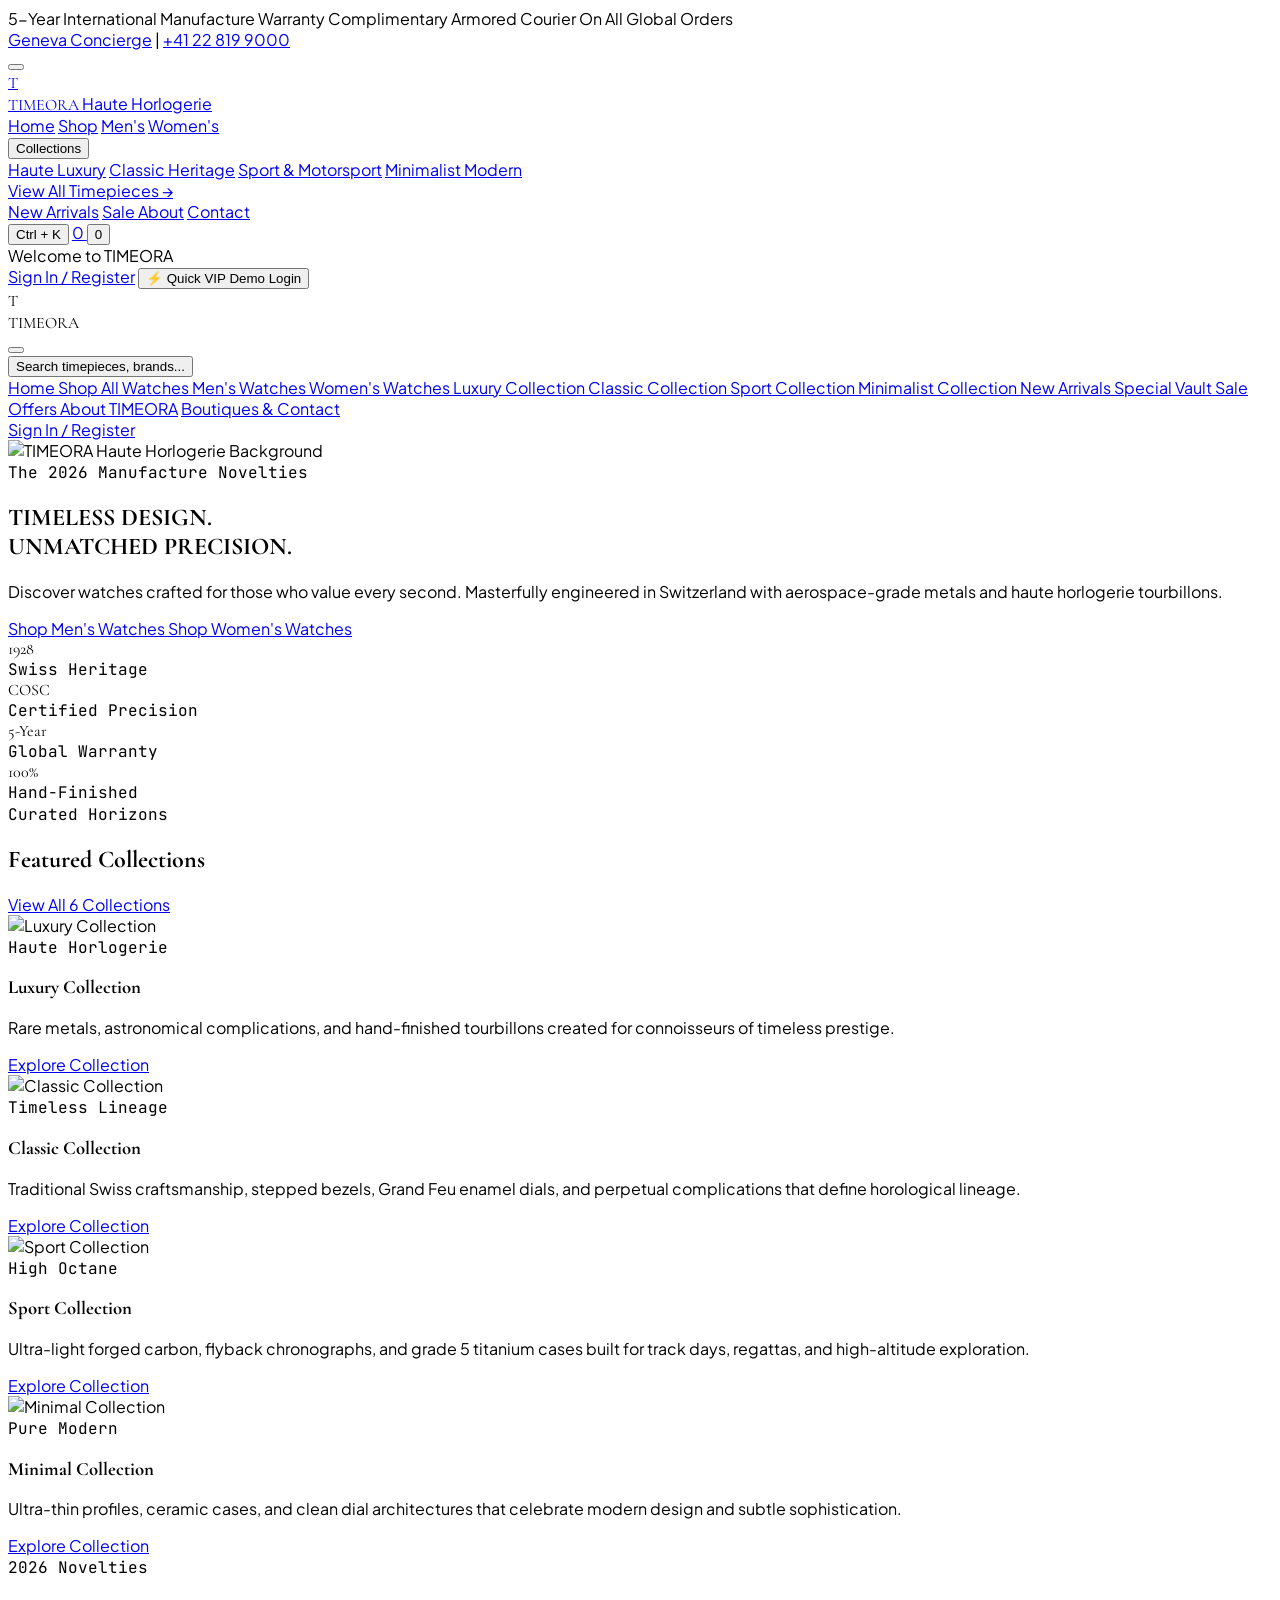
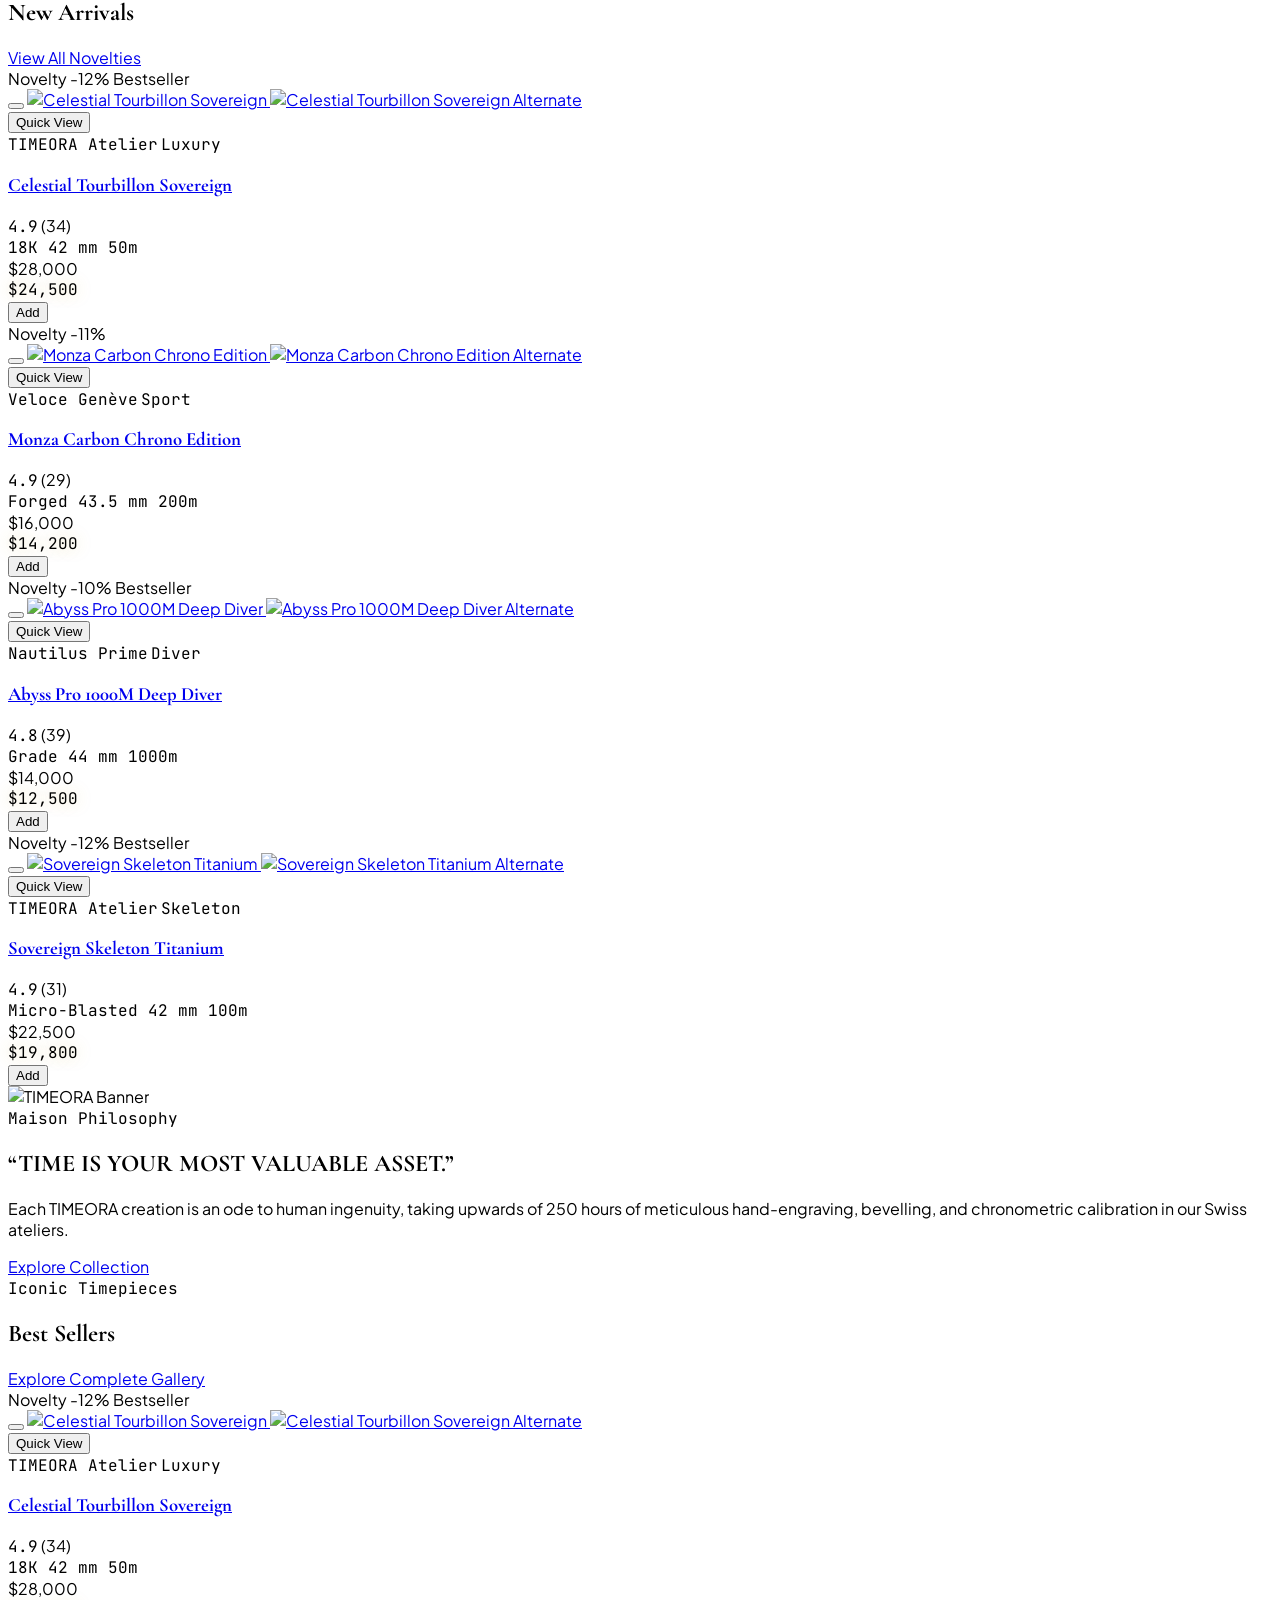
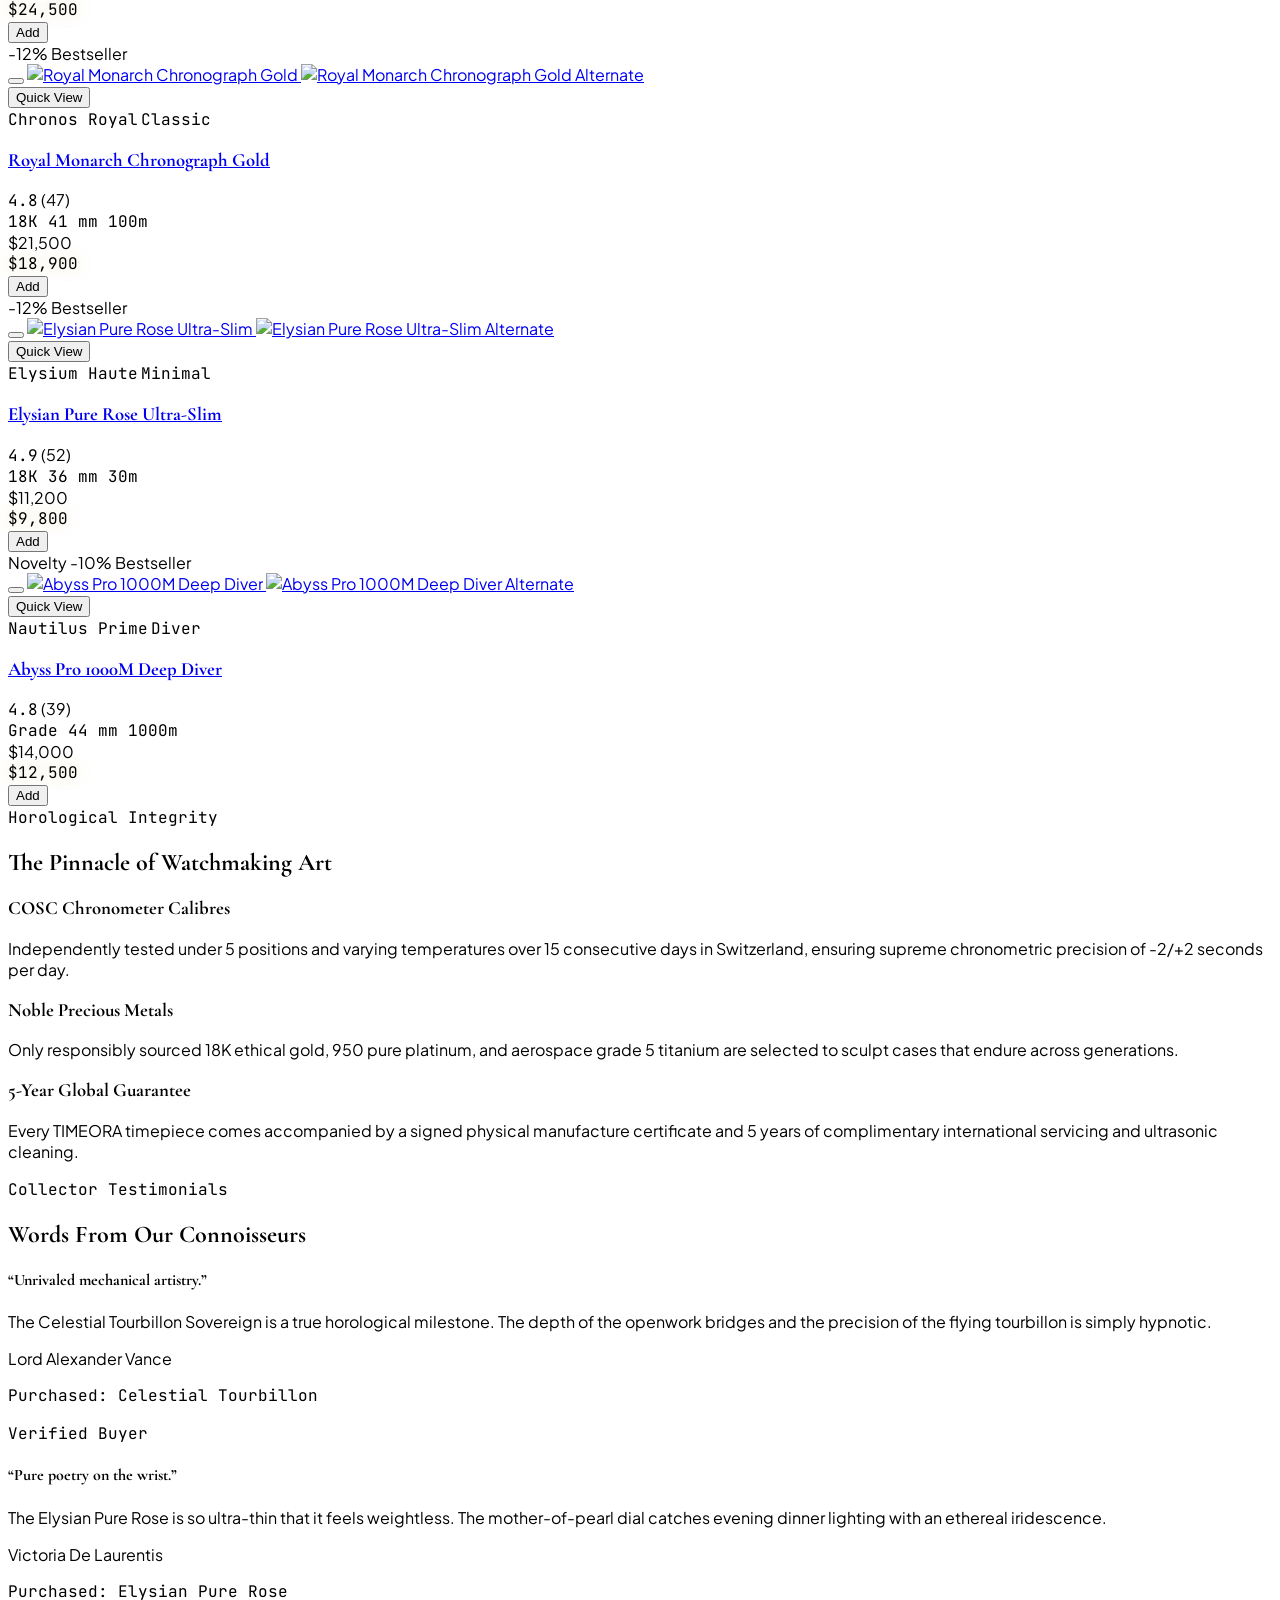
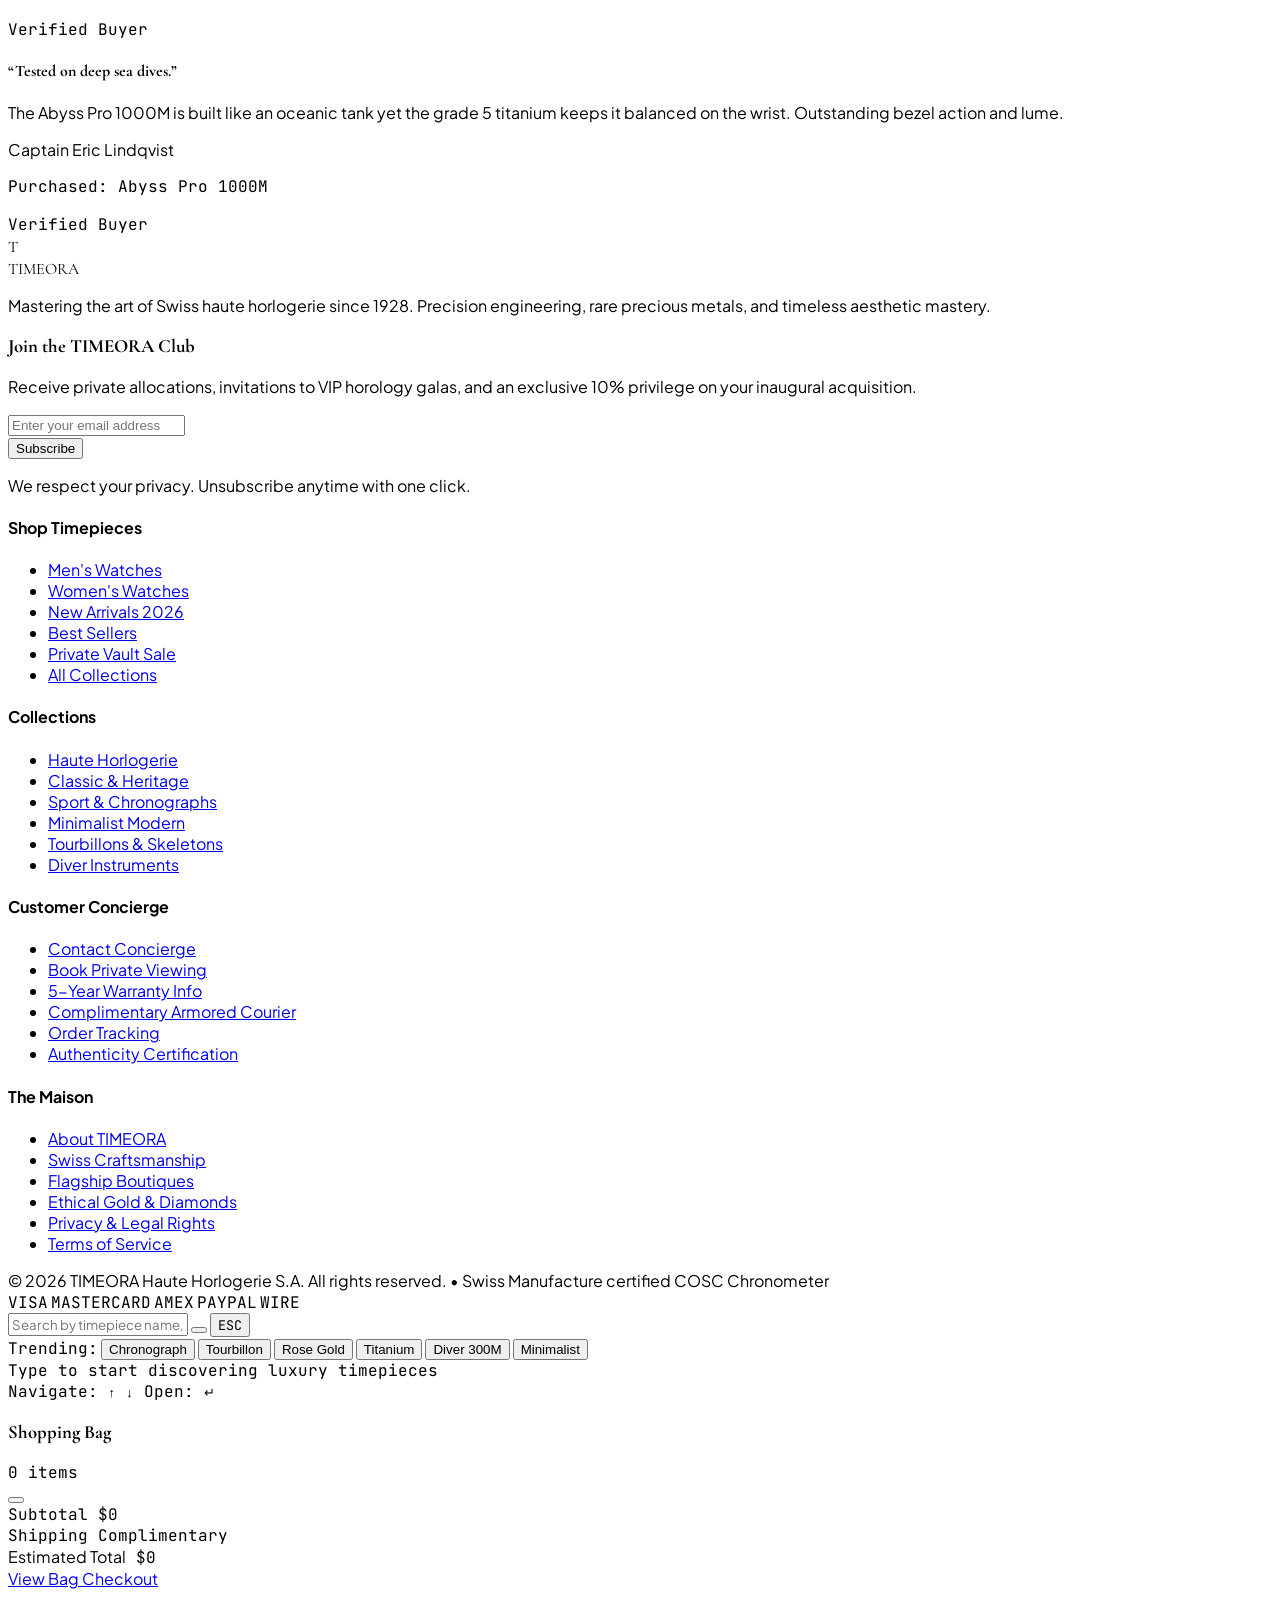
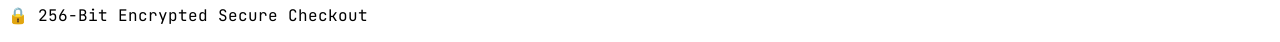
==== public/index.html @ 11ce3f3d "Initial commit: TIMEORA Luxury Watches e-commerce complete website" ====
<!DOCTYPE html>
<html lang="en" class="scroll-smooth bg-[#070709]">
<head>
  <meta charset="UTF-8">
  <meta name="viewport" content="width=device-width, initial-scale=1.0">
  <title>TIMEORA Haute Horlogerie | Timeless Design. Unmatched Precision.</title>
  <meta name="description" content="Discover TIMEORA Swiss luxury timepieces, tourbillons, chronographs, and perpetual complications crafted for connoisseurs of timeless precision.">
  <link rel="icon" href="data:image/svg+xml,<svg xmlns=%22http://www.w3.org/2000/svg%22 viewBox=%220 0 100 100%22><text y=%22.9em%22 font-size=%2290%22>⏳</text></svg>">

  <!-- Tailwind CSS CDN with configuration -->
  <script src="https://cdn.tailwindcss.com"></script>
  <script>
    tailwind.config = {
      darkMode: 'class',
      theme: {
        extend: {
          colors: {
            gold: {
              DEFAULT: '#d4af37',
              light: '#f3e5ab',
              dark: '#aa820a',
            },
            dark: {
              950: '#070709',
              900: '#0c0c0f',
              850: '#111115',
              800: '#16161b',
              700: '#22222a',
            }
          },
          fontFamily: {
            serif: ['Cormorant Garamond', 'Cinzel', 'serif'],
            sans: ['Plus Jakarta Sans', 'sans-serif'],
            mono: ['JetBrains Mono', 'monospace'],
          }
        }
      }
    }
  </script>

  <!-- Lucide Icons -->
  <script src="https://unpkg.com/lucide@latest"></script>

  <!-- Custom Luxury Stylesheet -->
  <link rel="stylesheet" href="css/style.css">
</head>
<body class="bg-[#070709] text-white antialiased font-sans overflow-x-hidden selection:bg-[#d4af37] selection:text-black">
  
  <!-- SPA Main Application Mount Container -->
  <div id="app"></div>

  <!-- Main JavaScript Application Module -->
  <script type="module" src="js/app.js"></script>
</body>
</html>
---- public/css/style.css ----
@import url('https://fonts.googleapis.com/css2?family=Cinzel:wght@400;500;600;700;800&family=Cormorant+Garamond:ital,wght@0,300;0,400;0,500;0,600;0,700;1,400&family=Plus+Jakarta+Sans:wght@300;400;500;600;700;800&family=JetBrains+Mono:wght@400;500;600&display=swap');

:root {
  --color-gold: #d4af37;
  --color-gold-light: #f3e5ab;
  --color-gold-dark: #aa820a;
  --color-bg-dark: #070709;
  --color-card-dark: #121216;
}

/* Custom Scrollbars */
::-webkit-scrollbar {
  width: 8px;
  height: 8px;
}

::-webkit-scrollbar-track {
  background: #09090b;
}

::-webkit-scrollbar-thumb {
  background: #27272a;
  border-radius: 4px;
}

::-webkit-scrollbar-thumb:hover {
  background: #d4af37;
}

.custom-scrollbar::-webkit-scrollbar {
  width: 6px;
  height: 6px;
}

.custom-scrollbar::-webkit-scrollbar-thumb {
  background: #2d2d34;
  border-radius: 3px;
}

.custom-scrollbar::-webkit-scrollbar-thumb:hover {
  background: #d4af37;
}

/* Typography styles */
.font-serif {
  font-family: 'Cormorant Garamond', 'Cinzel', serif;
}

.font-sans {
  font-family: 'Plus Jakarta Sans', sans-serif;
}

.font-mono {
  font-family: 'JetBrains Mono', monospace;
}

/* Luxury Glow Effects */
.text-glow {
  text-shadow: 0 0 15px rgba(212, 175, 55, 0.35);
}

.box-glow {
  box-shadow: 0 0 25px rgba(212, 175, 55, 0.15);
}

.bg-radial-vignette {
  background: radial-gradient(circle at center, transparent 30%, #070709 95%);
}

/* Animations */
@keyframes fadeIn {
  from { opacity: 0; transform: translateY(8px); }
  to { opacity: 1; transform: translateY(0); }
}

.animate-fade-in {
  animation: fadeIn 0.4s cubic-bezier(0.16, 1, 0.3, 1) forwards;
}

/* Product Image Magnifier zoom */
#main-image-container {
  overflow: hidden;
  position: relative;
}

#pd-main-img {
  transition: transform 0.25s ease-out;
  transform-origin: center center;
}

/* Glassmorphism Classes */
.glass-panel {
  background: rgba(18, 18, 22, 0.75);
  backdrop-filter: blur(16px);
  -webkit-backdrop-filter: blur(16px);
  border: 1px solid rgba(255, 255, 255, 0.08);
}

/* Range input luxury styling */
input[type="range"]::-webkit-slider-thumb {
  appearance: none;
  width: 18px;
  height: 18px;
  border-radius: 50%;
  background: #d4af37;
  cursor: pointer;
  box-shadow: 0 0 10px rgba(212, 175, 55, 0.5);
  border: 2px solid #000;
}

/* Smooth selection */
::selection {
  background: #d4af37;
  color: #000;
}

/* Print Styles */
@media print {
  header, footer, nav, button, .no-print {
    display: none !important;
  }
  body {
    background: #fff !important;
    color: #000 !important;
  }
  #printable-receipt {
    background: #fff !important;
    color: #000 !important;
    border: none !important;
    box-shadow: none !important;
  }
  #printable-receipt * {
    color: #000 !important;
  }
}
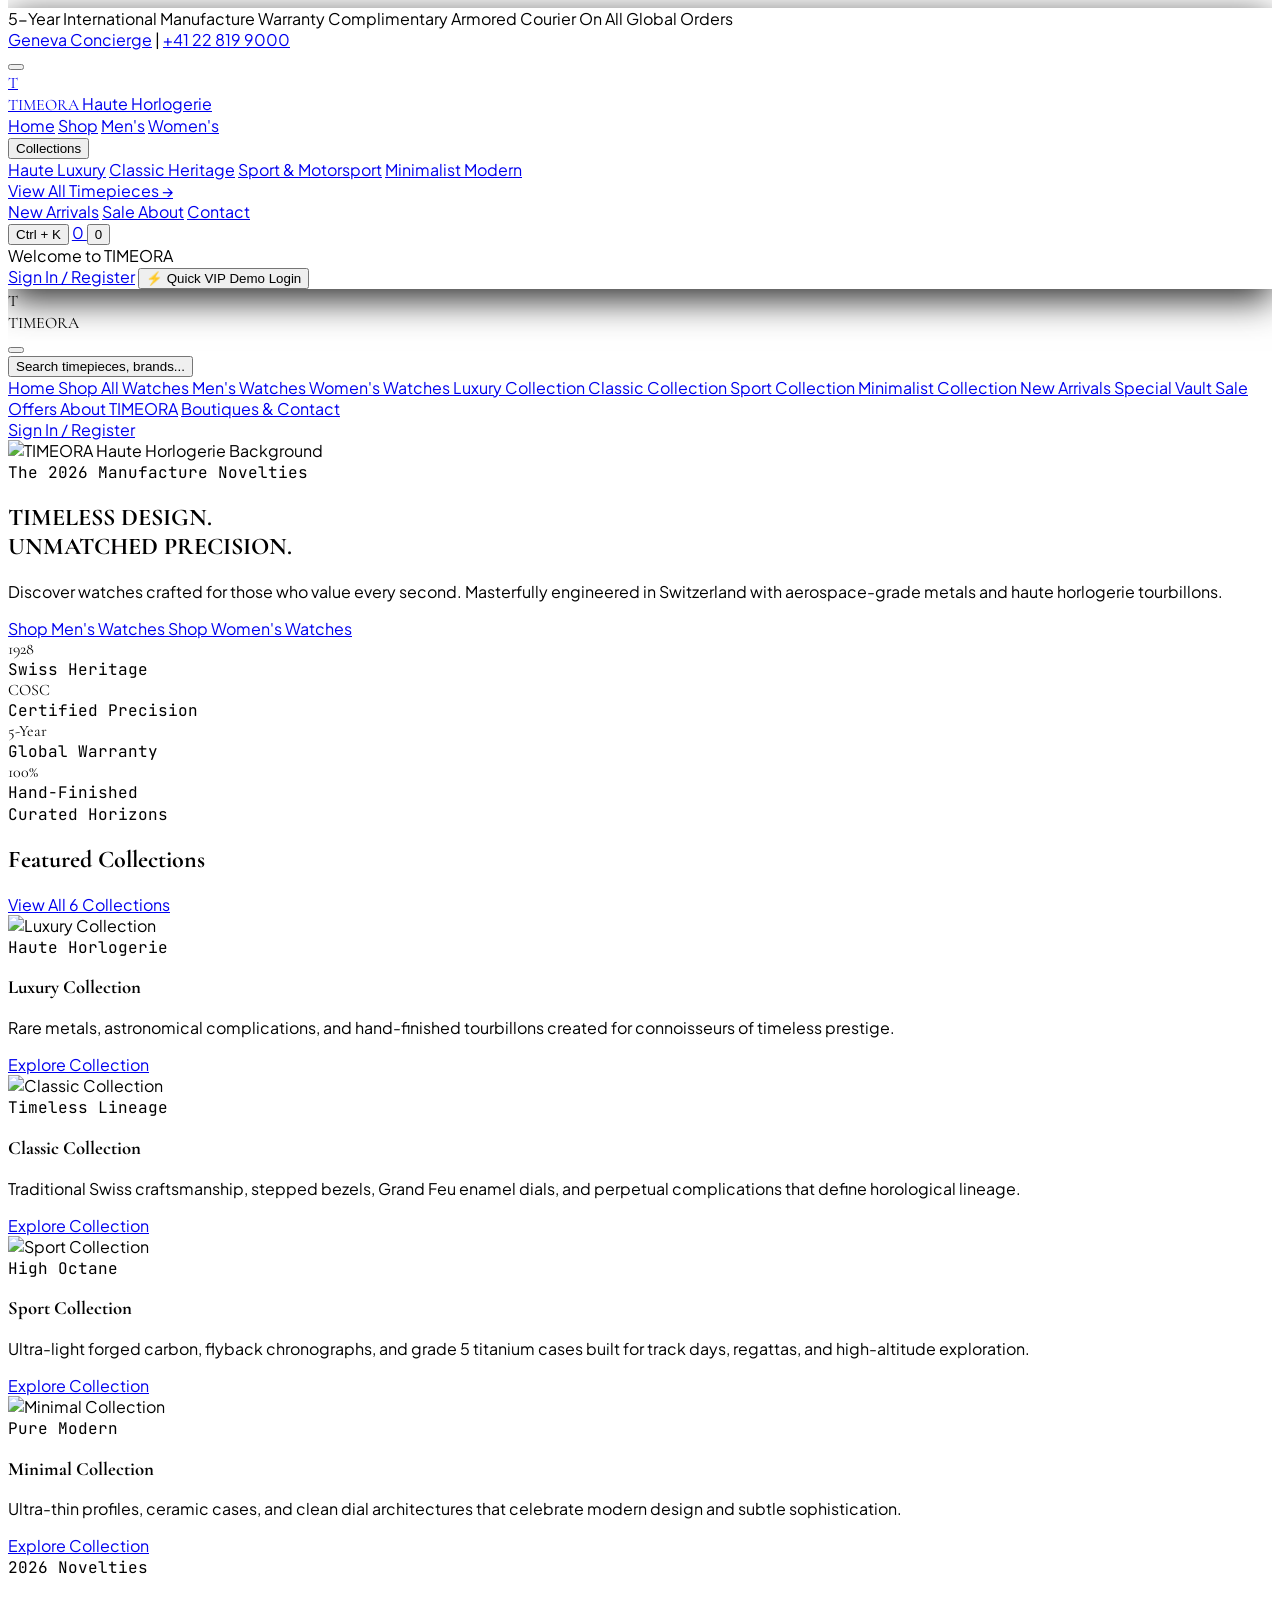
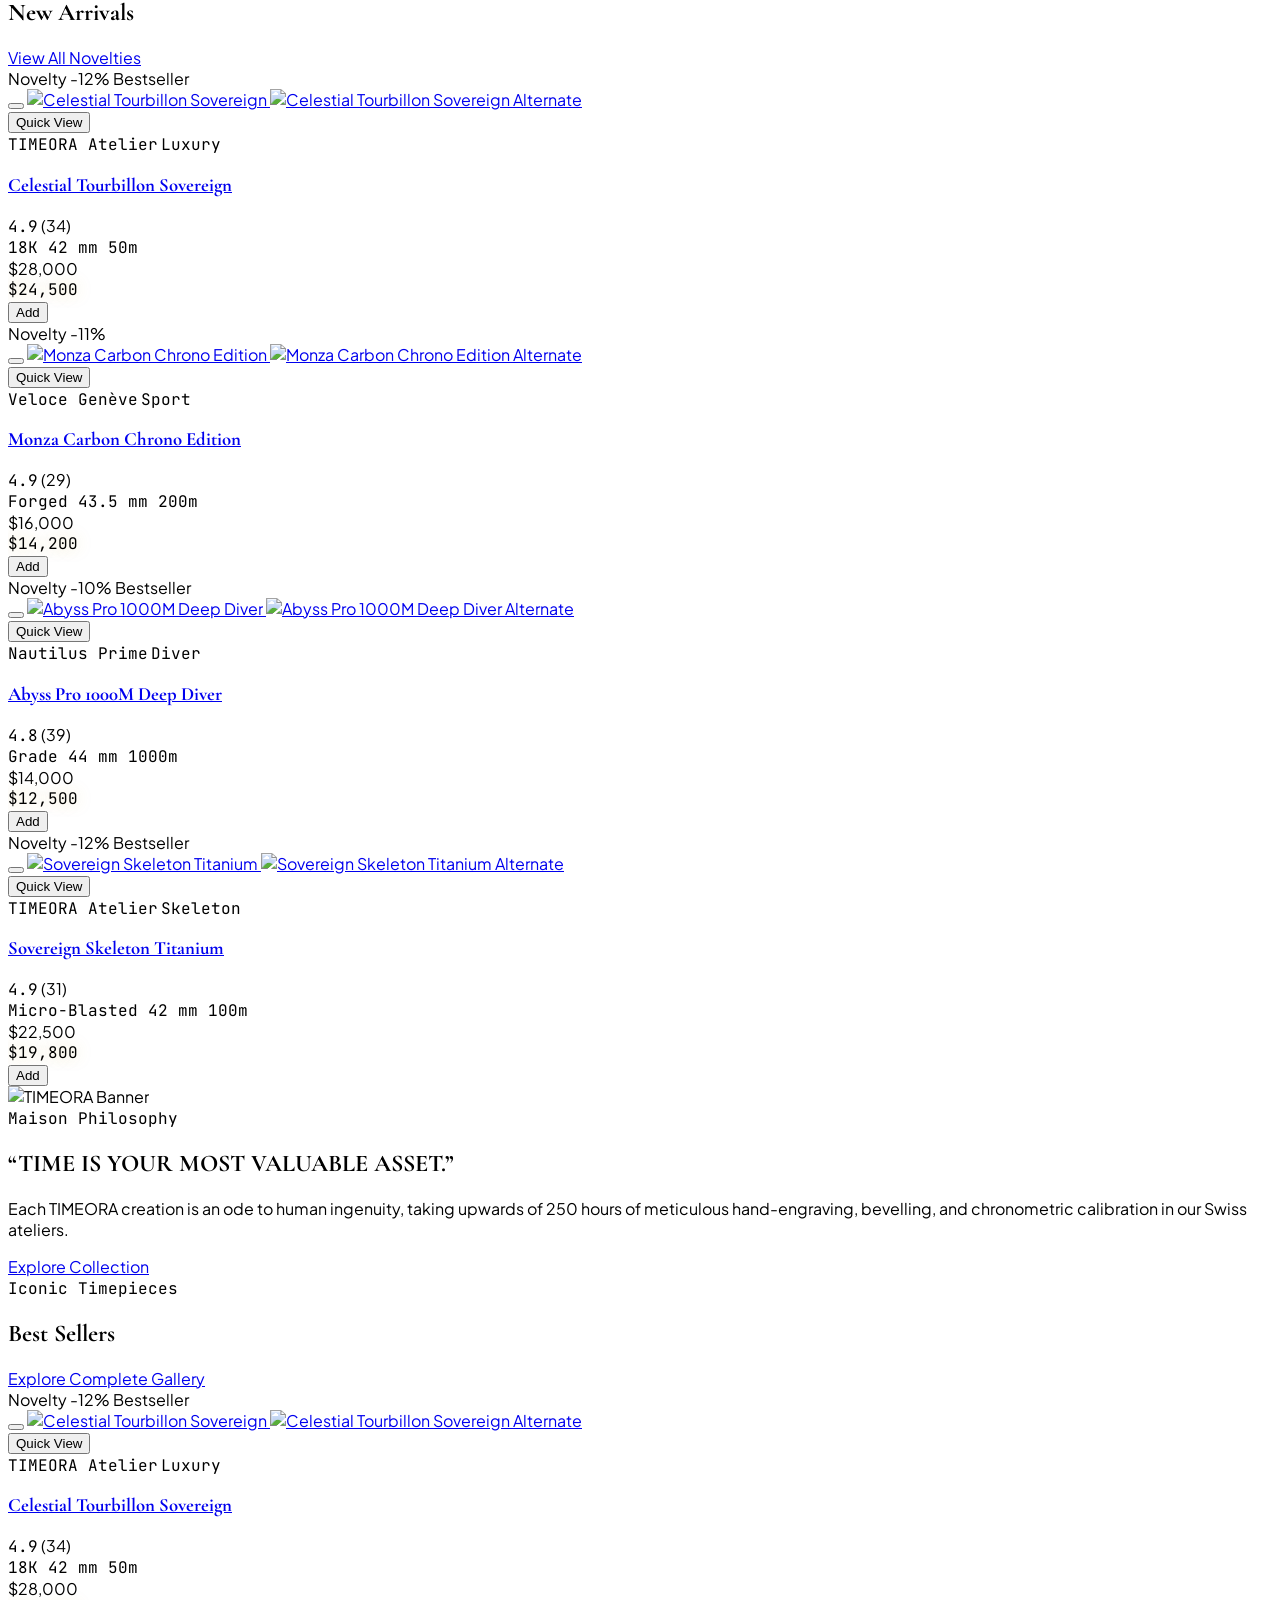
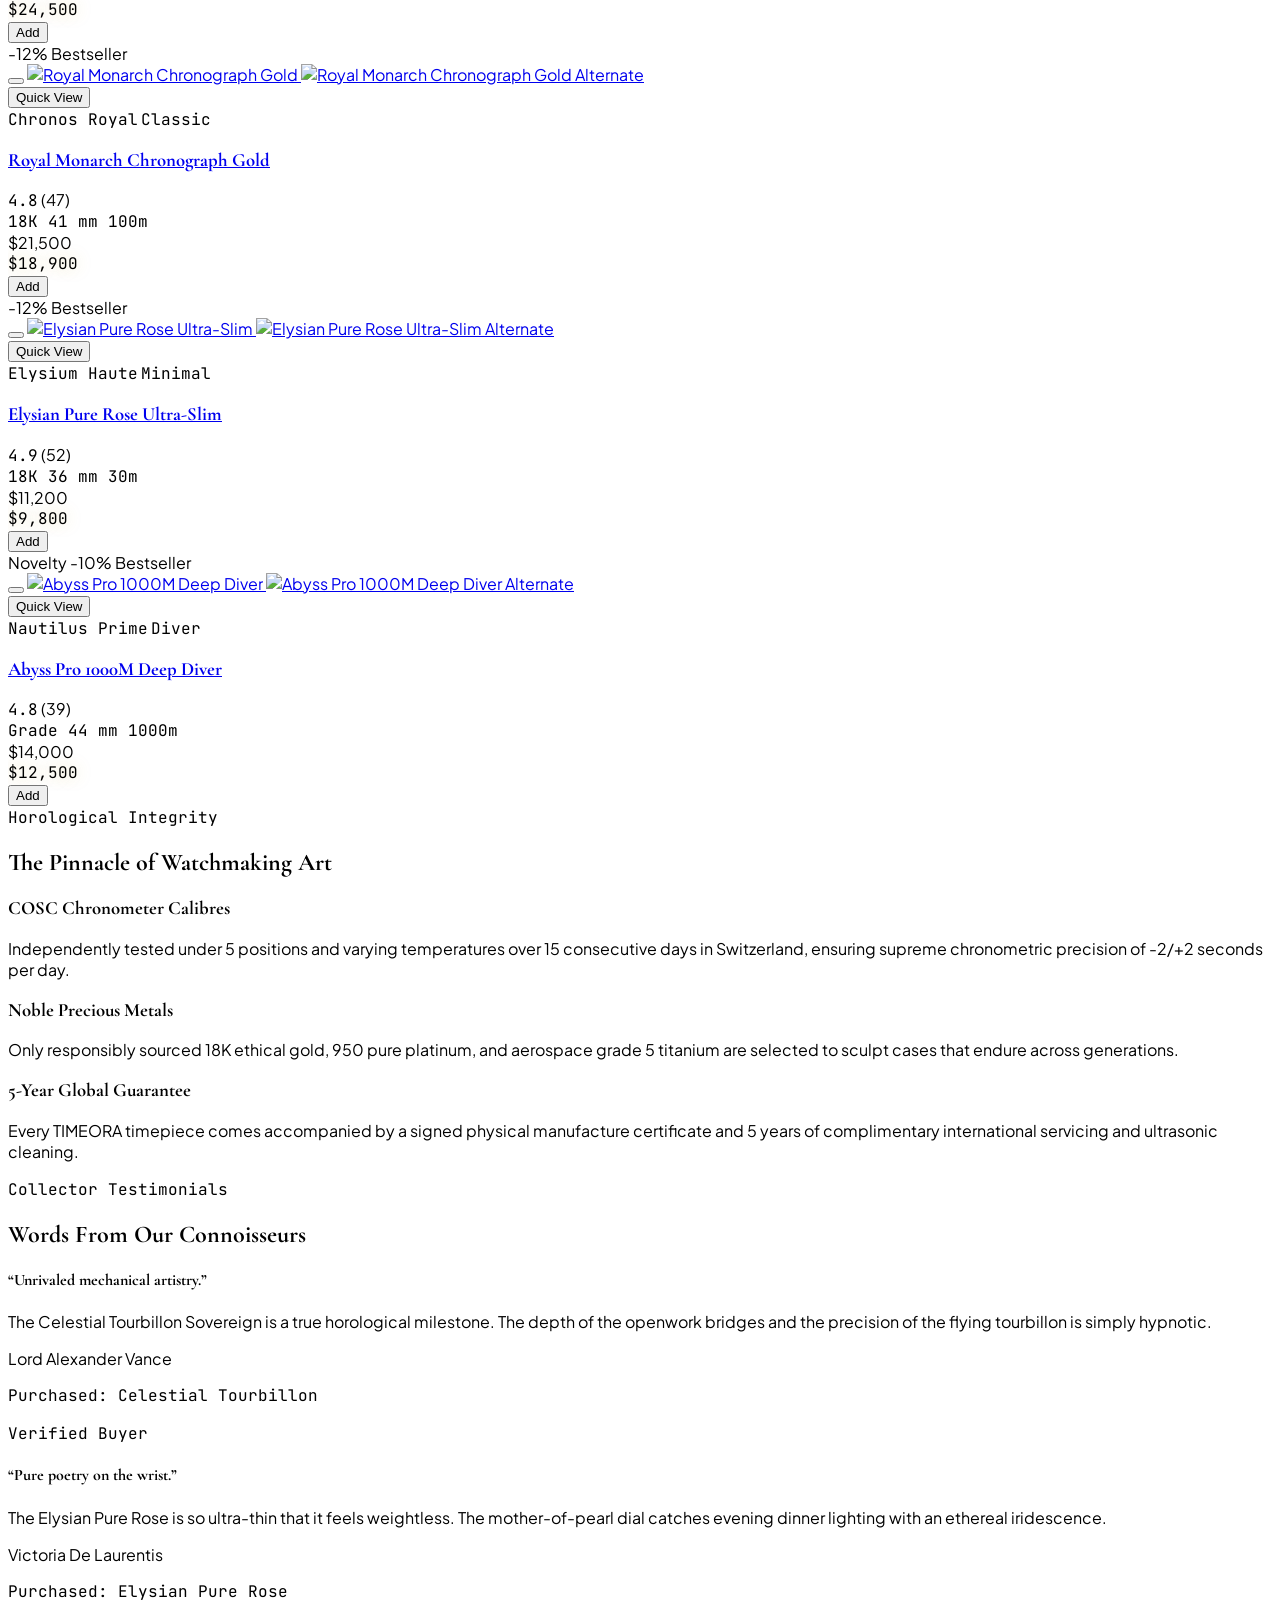
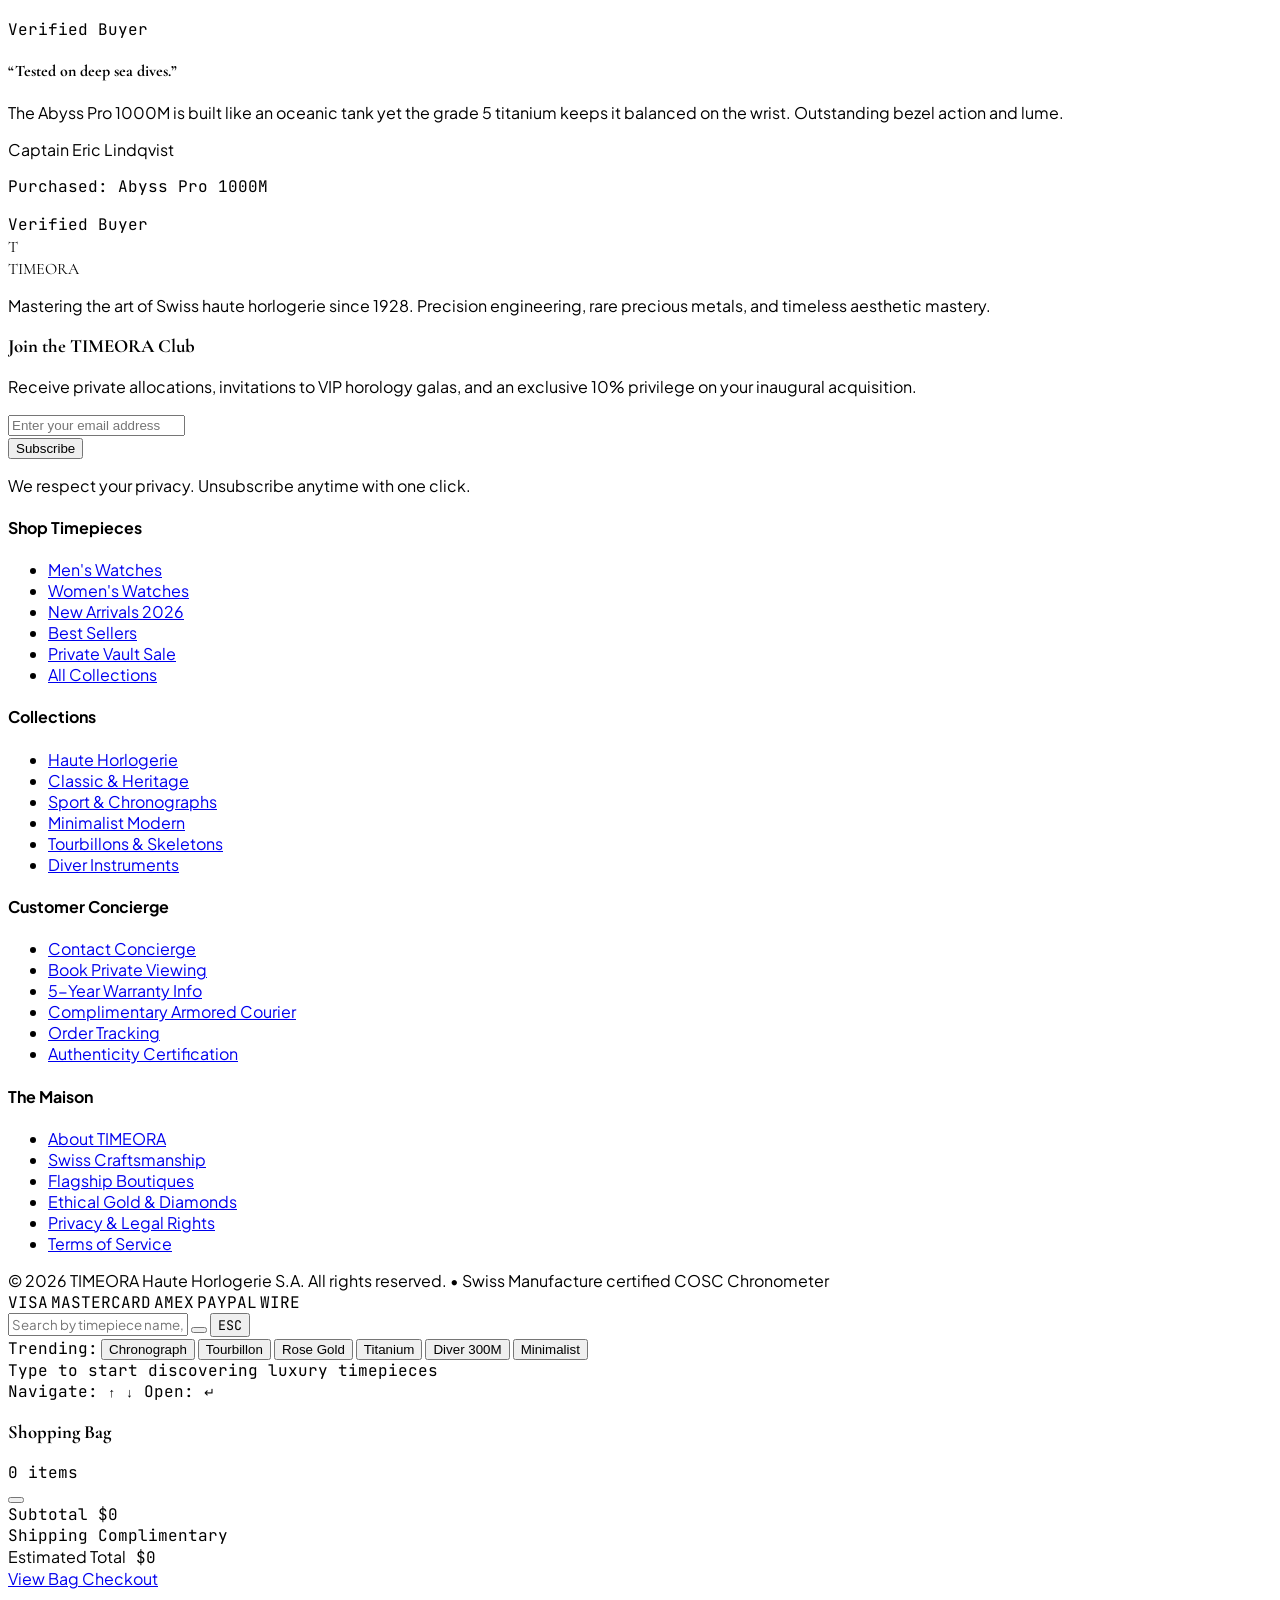
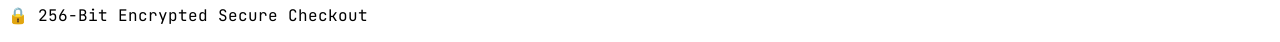
==== commit ef8eb280: "Make entire top navigation header permanently sticky on scroll" ====
--- a/public/index.html
+++ b/public/index.html
@@ -44,7 +44,7 @@
   <!-- Custom Luxury Stylesheet -->
   <link rel="stylesheet" href="css/style.css">
 </head>
-<body class="bg-[#070709] text-white antialiased font-sans overflow-x-hidden selection:bg-[#d4af37] selection:text-black">
+<body class="bg-[#070709] text-white antialiased font-sans overflow-x-clip selection:bg-[#d4af37] selection:text-black">
   
   <!-- SPA Main Application Mount Container -->
   <div id="app"></div>
--- a/public/css/style.css
+++ b/public/css/style.css
@@ -133,3 +133,26 @@
     color: #000 !important;
   }
 }
+
+/* ==========================================================================
+   Permanently Sticky Luxury Navigation Header
+   Keeps both Top Announcement Bar & Main Navigation locked at top on scroll
+   ========================================================================== */
+html, body {
+  overflow-x: clip;
+}
+
+#navbar-root,
+#main-header {
+  position: sticky !important;
+  top: 0 !important;
+  z-index: 50 !important;
+  width: 100% !important;
+}
+
+#main-header {
+  box-shadow: 0 10px 35px rgba(0, 0, 0, 0.85);
+  backdrop-filter: blur(16px);
+  -webkit-backdrop-filter: blur(16px);
+}
+
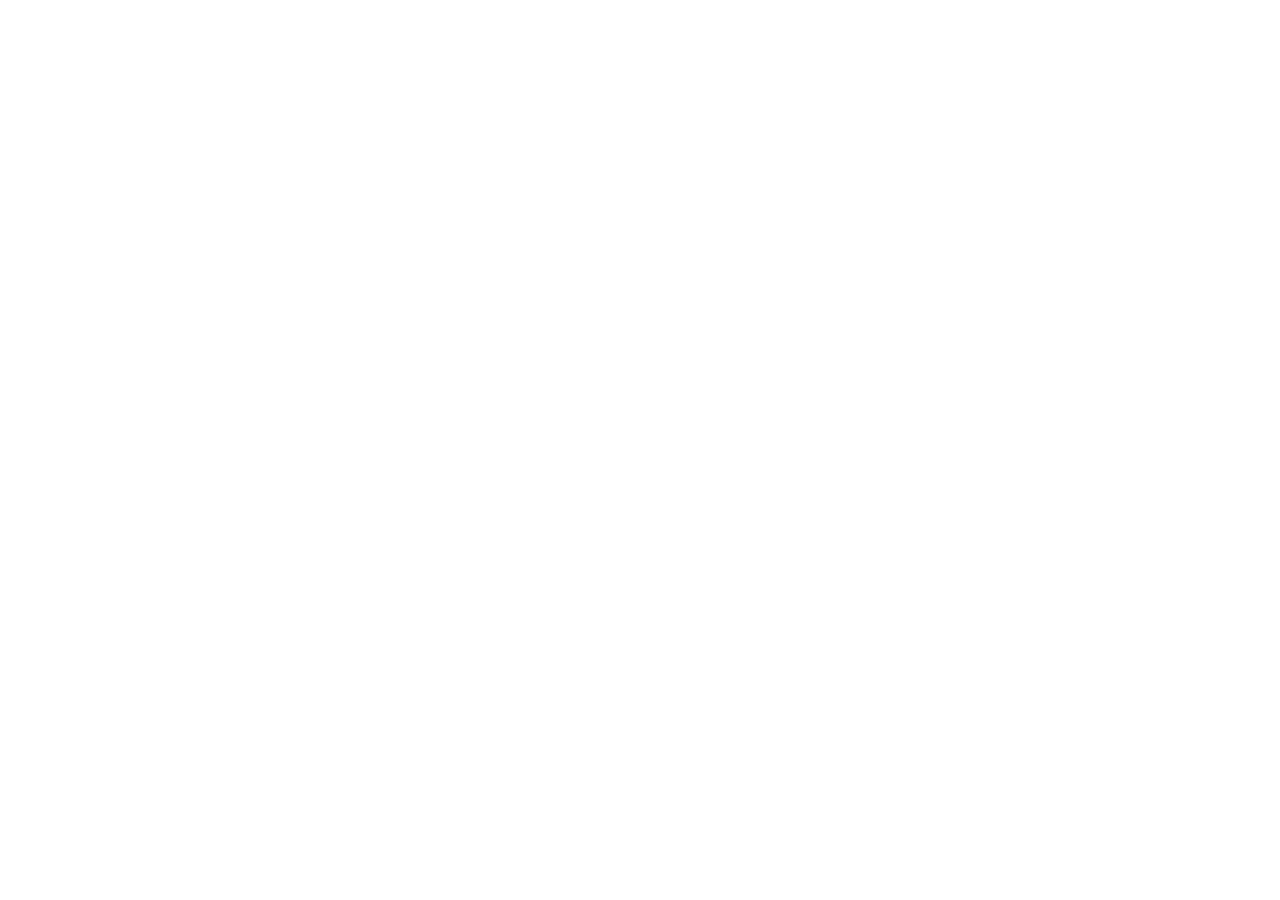
==== commit 26a57f6c: "Update navbar, mobile drawer, footer, and favicon to display generated TIMEORA logo image" ====
--- a/public/index.html
+++ b/public/index.html
@@ -5,7 +5,7 @@
   <meta name="viewport" content="width=device-width, initial-scale=1.0">
   <title>TIMEORA Haute Horlogerie | Timeless Design. Unmatched Precision.</title>
   <meta name="description" content="Discover TIMEORA Swiss luxury timepieces, tourbillons, chronographs, and perpetual complications crafted for connoisseurs of timeless precision.">
-  <link rel="icon" href="data:image/svg+xml,<svg xmlns=%22http://www.w3.org/2000/svg%22 viewBox=%220 0 100 100%22><text y=%22.9em%22 font-size=%2290%22>⏳</text></svg>">
+  <link rel="icon" href="images/logo/timeora-logo-vertical.jpg">
 
   <!-- Tailwind CSS CDN with configuration -->
   <script src="https://cdn.tailwindcss.com"></script>
